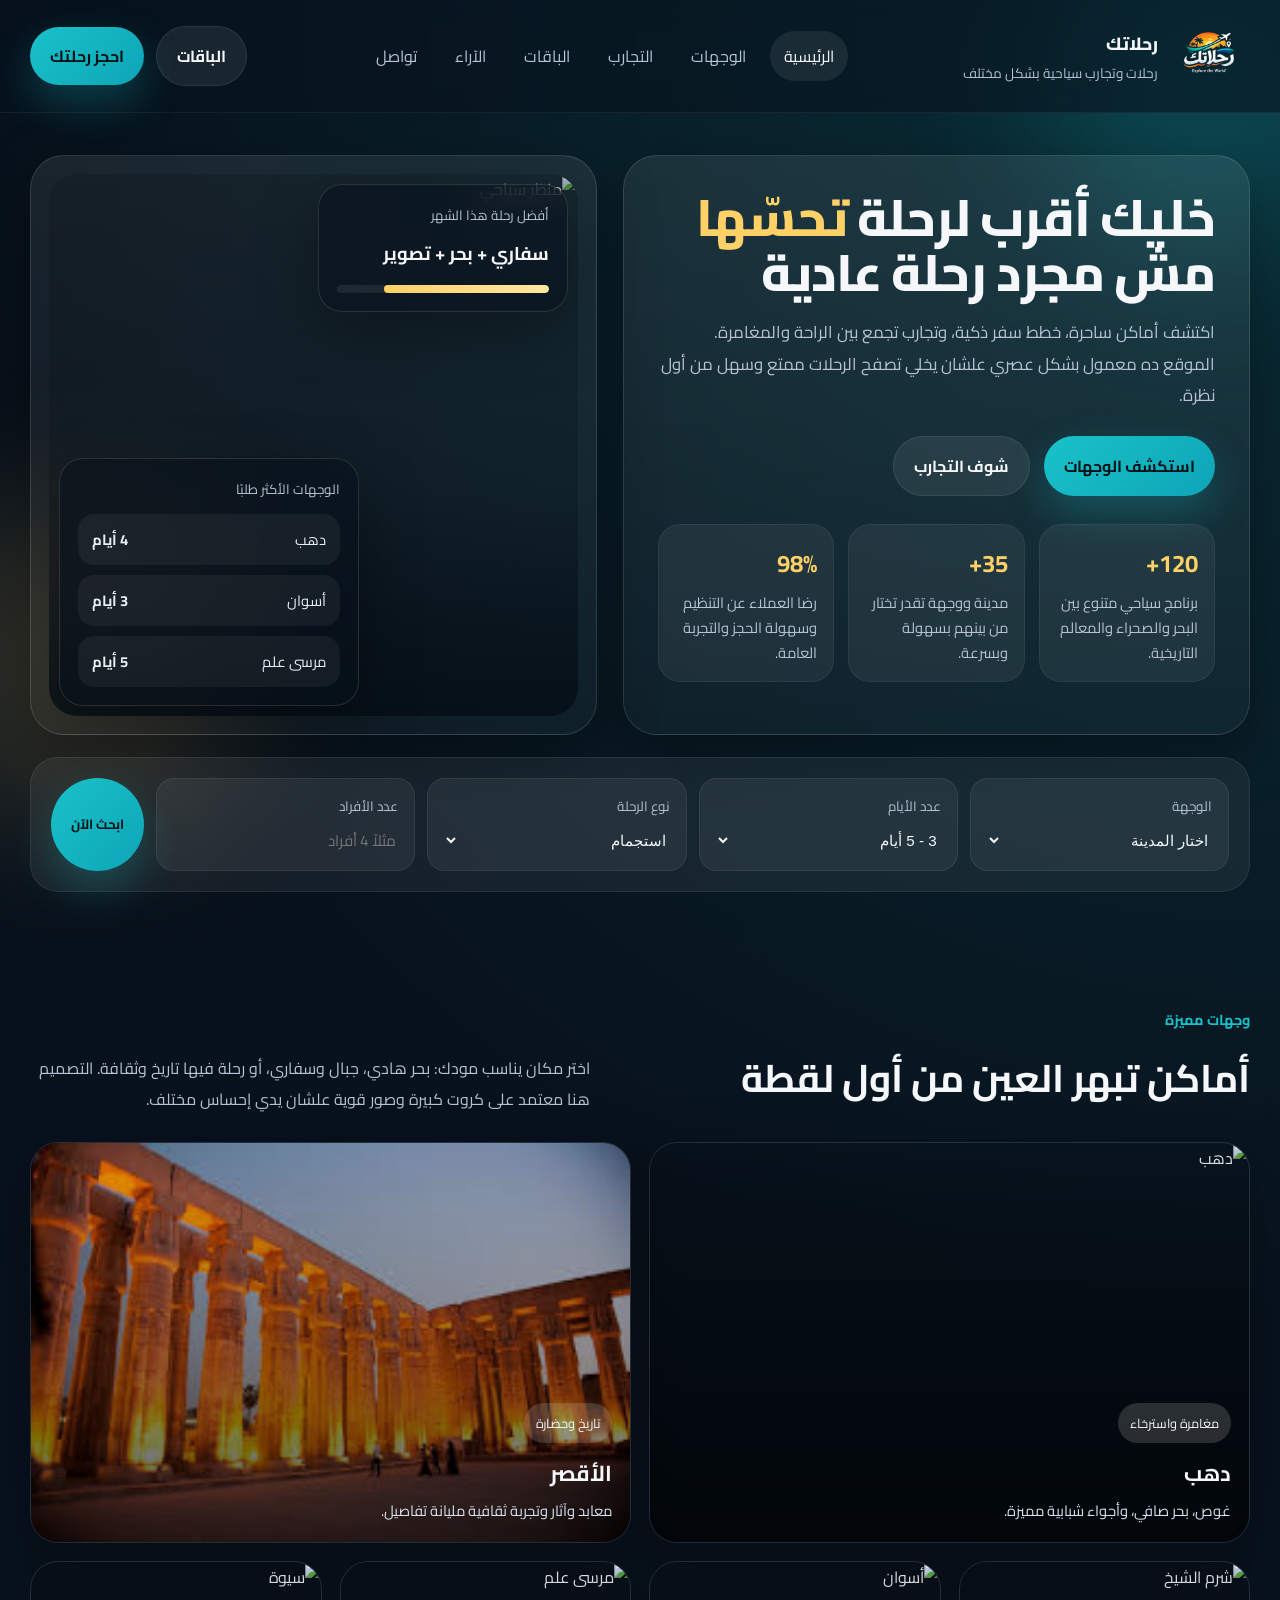
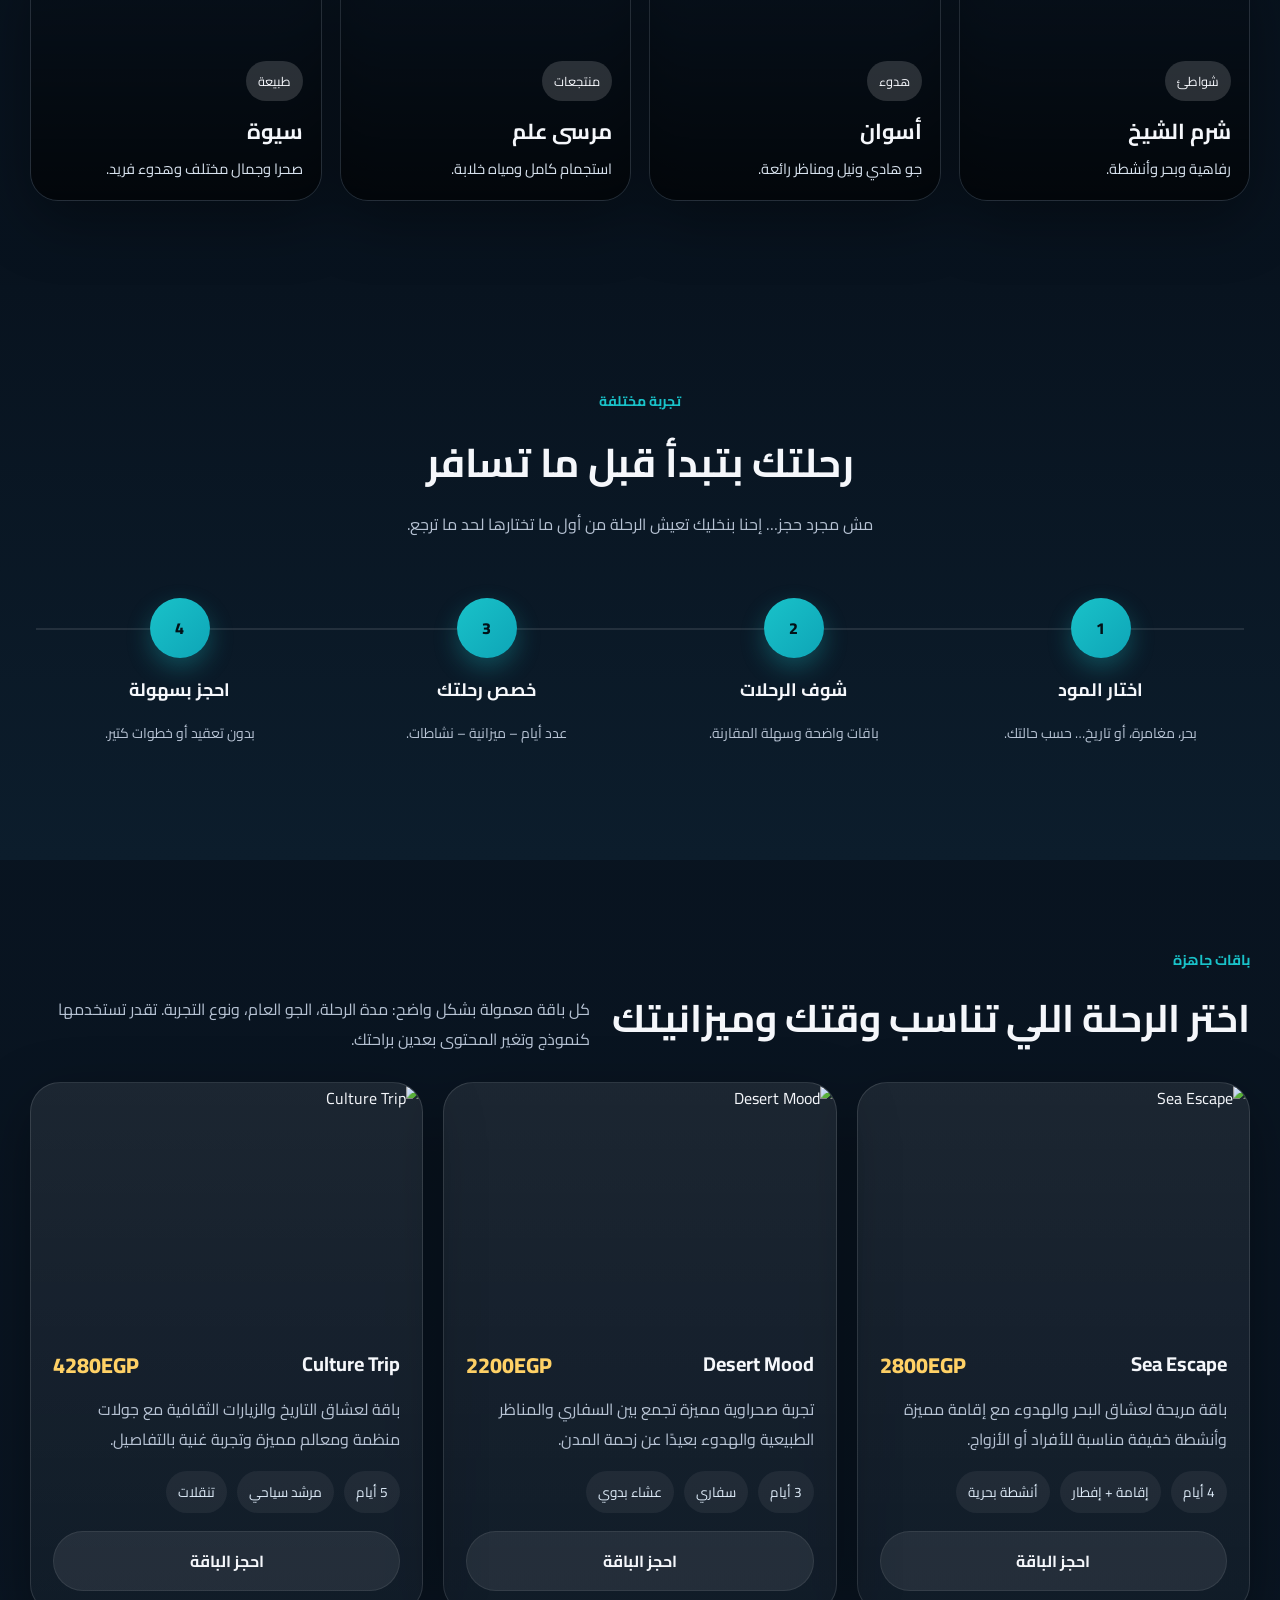
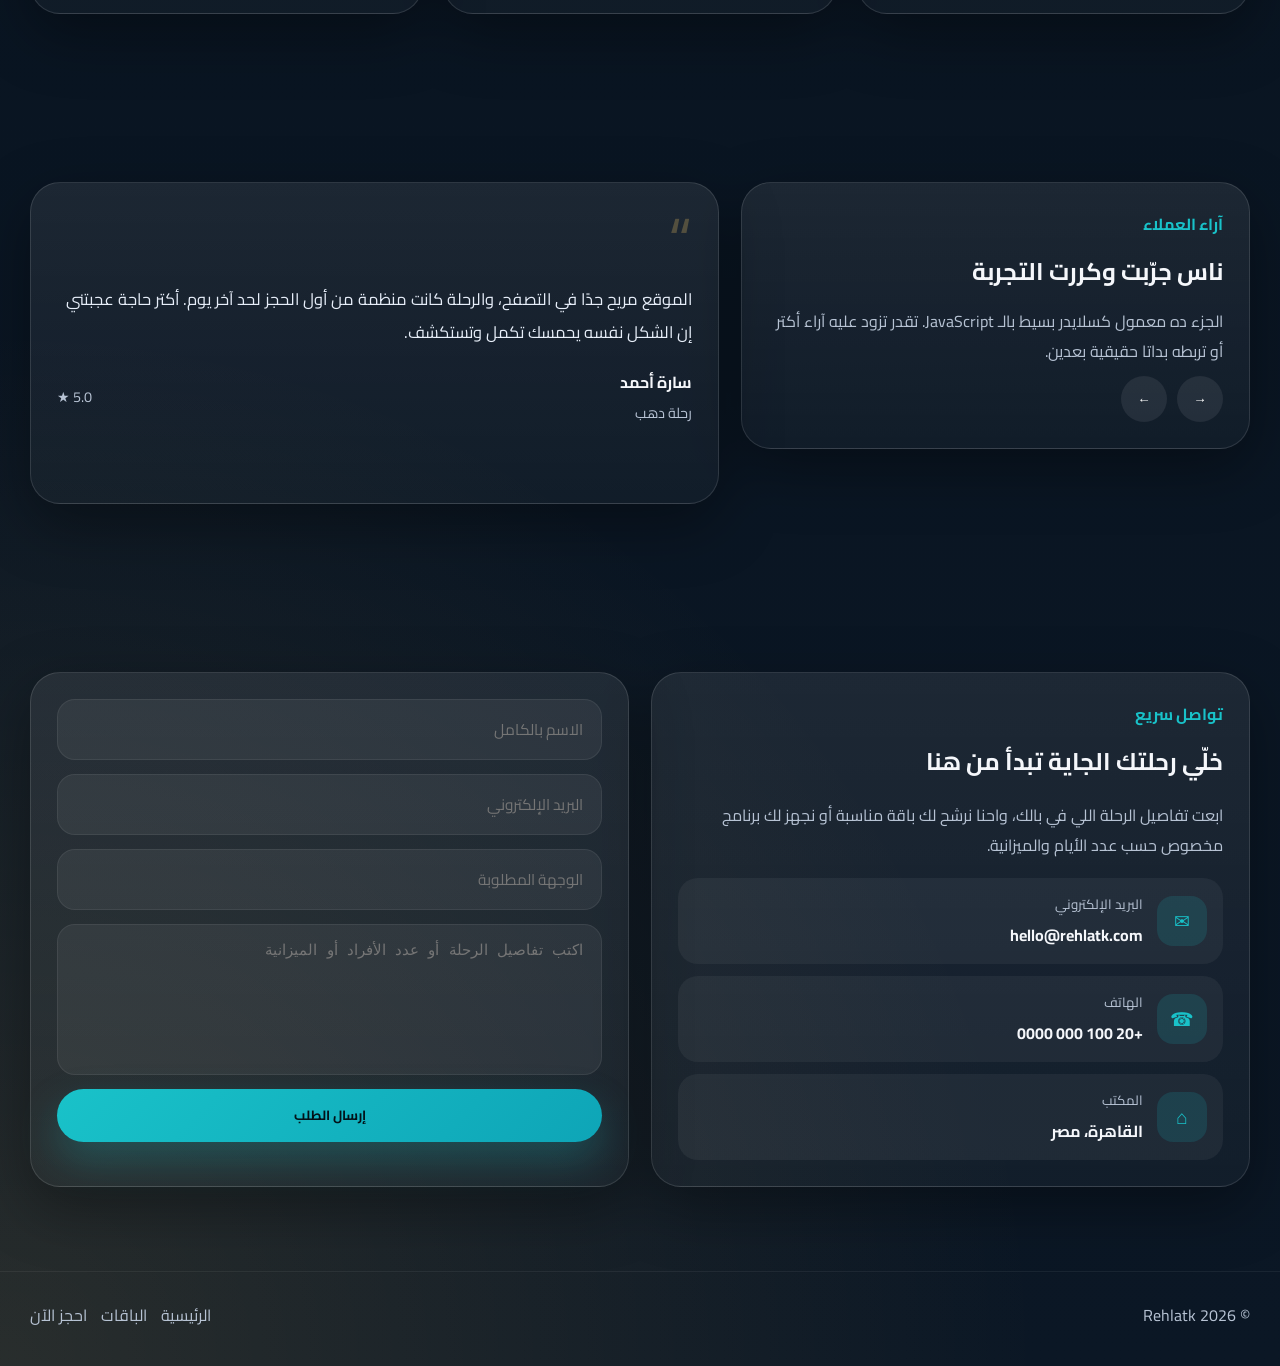
==== index.html @ 8c954566 "first commit" ====
<!doctype html>
<html lang="ar" dir="rtl">
  <head>
    <meta charset="UTF-8" />
    <meta name="viewport" content="width=device-width, initial-scale=1.0" />
    <title>Rehlatk | Discover Egypt</title>
    <link rel="shortcut icon" href="favicon-16x16.png" type="image/x-icon">
    <link rel="shortcut icon" href="favicon-32x32.png" type="image/x-icon">
    <link rel="preconnect" href="https://fonts.googleapis.com" />
    <link rel="preconnect" href="https://fonts.gstatic.com" crossorigin />
    <link
      href="https://fonts.googleapis.com/css2?family=Cairo:wght@400;500;600;700;800&display=swap"
      rel="stylesheet"
    />
   <link rel="stylesheet" href="css/style.css">
  </head>
  <body>
    <div class="blur-orb orb-1"></div>
    <div class="blur-orb orb-2"></div>

    <header class="site-header">
      <div class="container nav">
        <a href="#home" class="brand">
          <div class="brand-badge"><img src="rlogo.png" alt="" /></div>
          <div class="brand-text">
            <h2>رحلاتك</h2>
            <p>رحلات وتجارب سياحية بشكل مختلف</p>
          </div>
        </a>

        <nav class="nav-links" id="navLinks">
          <a href="#home" class="active">الرئيسية</a>
          <a href="#destinations">الوجهات</a>
          <a href="#experience-flow">التجارب</a>
          <a href="#packages">الباقات</a>
          <a href="#reviews">الآراء</a>
          <a href="#contact">تواصل</a>
        </nav>

        <div class="nav-actions">
          <a href="#packages" class="btn btn-secondary">الباقات</a>
          <a href="#contact" class="btn btn-primary">احجز رحلتك</a>
          <button class="menu-btn" id="menuBtn">☰</button>
        </div>
      </div>
    </header>

    <main>
      <section class="hero" id="home">
        <div class="container">
          <div class="hero-grid reveal">
            <div class="hero-copy">
              <!-- <div class="eyebrow">
                وجهات مختارة • خطط سفر مرنة • تجربة مريحة
              </div> -->
              <h1>
                خليك أقرب لرحلة <span>تحسّها</span><br />مش مجرد رحلة عادية
              </h1>
              <p>
                اكتشف أماكن ساحرة، خطط سفر ذكية، وتجارب تجمع بين الراحة
                والمغامرة. الموقع ده معمول بشكل عصري علشان يخلي تصفح الرحلات
                ممتع وسهل من أول نظرة.
              </p>

              <div class="hero-actions">
                <a href="#destinations" class="btn btn-primary"
                  >استكشف الوجهات</a
                >
                <a href="#experience-flow" class="btn btn-secondary">شوف التجارب</a>
              </div>

              <div class="hero-mini-stats">
                <div class="hero-stat">
                  <h3 data-count="120">0</h3>
                  <p>
                    برنامج سياحي متنوع بين البحر والصحراء والمعالم التاريخية.
                  </p>
                </div>
                <div class="hero-stat">
                  <h3 data-count="35">0</h3>
                  <p>مدينة ووجهة تقدر تختار من بينهم بسهولة وبسرعة.</p>
                </div>
                <div class="hero-stat">
                  <h3 data-count="98">0</h3>
                  <p>رضا العملاء عن التنظيم وسهولة الحجز والتجربة العامة.</p>
                </div>
              </div>
            </div>

            <div class="hero-visual">
              <div class="hero-photo">
                <img
                  src="https://images.unsplash.com/photo-1500530855697-b586d89ba3ee?auto=format&fit=crop&w=1200&q=80"
                  alt="منظر سياحي"
                />
              </div>

              <div class="floating-card card-top">
                <small>أفضل رحلة هذا الشهر</small>
                <h3>سفاري + بحر + تصوير</h3>
                <div class="progress-wrap">
                  <div class="progress-bar">
                    <div class="progress-fill"></div>
                  </div>
                </div>
              </div>

              <div class="floating-card card-bottom">
                <small>الوجهات الأكثر طلبًا</small>
                <div class="card-list">
                  <div><span>دهب</span><strong>4 أيام</strong></div>
                  <div><span>أسوان</span><strong>3 أيام</strong></div>
                  <div><span>مرسى علم</span><strong>5 أيام</strong></div>
                </div>
              </div>
            </div>
          </div>

          <div class="quick-search reveal">
            <div class="quick-search-grid">
              <div class="field">
                <label>الوجهة</label>
                <select>
                  <option>اختار المدينة</option>
                  <option>شرم الشيخ</option>
                  <option>دهب</option>
                  <option>الأقصر</option>
                  <option>أسوان</option>
                </select>
              </div>
              <div class="field">
                <label>عدد الأيام</label>
                <select>
                  <option>3 - 5 أيام</option>
                  <option>5 - 7 أيام</option>
                  <option>أسبوع كامل</option>
                </select>
              </div>
              <div class="field">
                <label>نوع الرحلة</label>
                <select>
                  <option>استجمام</option>
                  <option>مغامرة</option>
                  <option>ثقافية</option>
                </select>
              </div>
              <div class="field">
                <label>عدد الأفراد</label>
                <input type="text" placeholder="مثلاً 4 أفراد" />
              </div>
              <button class="btn btn-primary" id="searchBtn">ابحث الآن</button>
            </div>
          </div>
        </div>
      </section>

      <section id="destinations">
        <div class="container">
          <div class="section-head reveal">
            <div class="title-box">
              <span>وجهات مميزة</span>
              <h2>أماكن تبهر العين من أول لقطة</h2>
            </div>
            <p>
              اختر مكان يناسب مودك: بحر هادي، جبال وسفاري، أو رحلة فيها تاريخ
              وثقافة. التصميم هنا معتمد على كروت كبيرة وصور قوية علشان يدي إحساس
              مختلف.
            </p>
          </div>

          <div class="destinations-grid">
            <article class="destination-card large reveal">
              <img
                src="https://images.unsplash.com/photo-1578898887932-dce23a595ad4?auto=format&fit=crop&w=1200&q=80"
                alt="دهب"
              />
              <div class="destination-info">
                <div class="tag">مغامرة واسترخاء</div>
                <h3>دهب</h3>
                <p>غوص، بحر صافي، وأجواء شبابية مميزة.</p>
              </div>
            </article>

            <article class="destination-card large reveal">
              <img src="images (1).jpg" alt="الأقصر" />
              <div class="destination-info">
                <div class="tag">تاريخ وحضارة</div>
                <h3>الأقصر</h3>
                <p>معابد وآثار وتجربة ثقافية مليانة تفاصيل.</p>
              </div>
            </article>

            <article class="destination-card small reveal">
              <img
                src="https://images.unsplash.com/photo-1507525428034-b723cf961d3e?auto=format&fit=crop&w=900&q=80"
                alt="شرم الشيخ"
              />
              <div class="destination-info">
                <div class="tag">شواطئ</div>
                <h3>شرم الشيخ</h3>
                <p>رفاهية وبحر وأنشطة.</p>
              </div>
            </article>

            <article class="destination-card small reveal">
              <img
                src="https://images.unsplash.com/photo-1517760444937-f6397edcbbcd?auto=format&fit=crop&w=900&q=80"
                alt="أسوان"
              />
              <div class="destination-info">
                <div class="tag">هدوء</div>
                <h3>أسوان</h3>
                <p>جو هادي ونيل ومناظر رائعة.</p>
              </div>
            </article>

            <article class="destination-card small reveal">
              <img
                src="https://images.unsplash.com/photo-1476514525535-07fb3b4ae5f1?auto=format&fit=crop&w=900&q=80"
                alt="مرسى علم"
              />
              <div class="destination-info">
                <div class="tag">منتجعات</div>
                <h3>مرسى علم</h3>
                <p>استجمام كامل ومياه خلابة.</p>
              </div>
            </article>

            <article class="destination-card small reveal">
              <img
                src="https://images.unsplash.com/photo-1501785888041-af3ef285b470?auto=format&fit=crop&w=900&q=80"
                alt="سيوة"
              />
              <div class="destination-info">
                <div class="tag">طبيعة</div>
                <h3>سيوة</h3>
                <p>صحرا وجمال مختلف وهدوء فريد.</p>
              </div>
            </article>
          </div>
        </div>
      </section>

      <!-- <section id="experiences">
        <div class="container">
          <div class="features-wrap">
            <div class="feature-panel reveal">
              <div class="title-box">
                <span style="color: var(--primary); font-weight: 700">ليه الموقع ده مختلف؟</span>
                <h2 style="margin: 10px 0 0">تجربة سياحية بشكل أنعم وأوضح</h2>
              </div>

              <div class="feature-list">
                <div class="feature-item">
                  <div class="feature-icon">✦</div>
                  <div>
                    <h3>تصميم بصري جذاب</h3>
                    <p>كروت كبيرة، طبقات شفافة، وصور قوية بتدي إحساس premium بدون زحمة.</p>
                  </div>
                </div>

                <div class="feature-item">
                  <div class="feature-icon">⌘</div>
                  <div>
                    <h3>تنقل سهل</h3>
                    <p>الأقسام واضحة واليوزر يوصّل للمعلومة أو الحجز بسرعة ومن غير لخبطة.</p>
                  </div>
                </div>

                <div class="feature-item">
                  <div class="feature-icon">❋</div>
                  <div>
                    <h3>حركة خفيفة ومحترمة</h3>
                    <p>Animations بسيطة في الظهور والسلايدر علشان الشكل يبقى حي لكن مش مزعج.</p>
                  </div>
                </div>
              </div>
            </div>

            <div class="story-panel reveal">
              <div class="story-badge">خطة السفر الذكية</div>
              <h2 style="margin: 0 0 12px; font-size: clamp(1.9rem, 3vw, 2.8rem)">
                من أول اختيار الوجهة لحد تفاصيل الرحلة
              </h2>
              <p>
                تقدر تعتمد على تجربة منظمة فيها اختيار الوجهة، مقارنة سريعة بين الباقات،
                ومعرفة نوع الأنشطة المتاحة. الفكرة هنا إن الموقع نفسه يحسسك بروح السفر
                قبل ما تبدأ الرحلة.
              </p>

              <div class="story-stats">
                <div class="story-stat">
                  <h4>24/7</h4>
                  <p>دعم للرد على الاستفسارات وتنظيم الحجز.</p>
                </div>
                <div class="story-stat">
                  <h4>+15K</h4>
                  <p>عميل استمتع بتجارب متنوعة خلال المواسم السابقة.</p>
                </div>
                <div class="story-stat">
                  <h4>Custom</h4>
                  <p>إمكانية تخصيص الرحلة حسب الميزانية والمدة.</p>
                </div>
                <div class="story-stat">
                  <h4>Easy</h4>
                  <p>واجهة بسيطة تخلي الاختيار أسرع وأسهل.</p>
                </div>
              </div>
            </div>
          </div>
        </div>
      </section> -->
      <section id="experience-flow" class="experience-flow">
        <div class="container">
          <div class="flow-head">
            <span>تجربة مختلفة</span>
            <h2>رحلتك بتبدأ قبل ما تسافر</h2>
            <p>
              مش مجرد حجز… إحنا بنخليك تعيش الرحلة من أول ما تختارها لحد ما
              ترجع.
            </p>
          </div>

          <div class="flow-timeline">
            <div class="flow-step">
              <div class="circle">1</div>
              <h3>اختار المود</h3>
              <p>بحر، مغامرة، أو تاريخ… حسب حالتك.</p>
            </div>

            <div class="flow-step">
              <div class="circle">2</div>
              <h3>شوف الرحلات</h3>
              <p>باقات واضحة وسهلة المقارنة.</p>
            </div>

            <div class="flow-step">
              <div class="circle">3</div>
              <h3>خصص رحلتك</h3>
              <p>عدد أيام – ميزانية – نشاطات.</p>
            </div>

            <div class="flow-step">
              <div class="circle">4</div>
              <h3>احجز بسهولة</h3>
              <p>بدون تعقيد أو خطوات كتير.</p>
            </div>
          </div>
        </div>
      </section>
      <section id="packages">
        <div class="container">
          <div class="section-head reveal">
            <div class="title-box">
              <span>باقات جاهزة</span>
              <h2>اختر الرحلة اللي تناسب وقتك وميزانيتك</h2>
            </div>
            <p>
              كل باقة معمولة بشكل واضح: مدة الرحلة، الجو العام، ونوع التجربة.
              تقدر تستخدمها كنموذج وتغير المحتوى بعدين براحتك.
            </p>
          </div>

          <div class="packages-grid">
            <article class="package-card reveal">
              <div class="package-image">
                <img
                  src="https://images.unsplash.com/photo-1500534314209-a25ddb2bd429?auto=format&fit=crop&w=1000&q=80"
                  alt="Sea Escape"
                />
              </div>
              <div class="package-content">
                <div class="package-top">
                  <h3>Sea Escape</h3>
                  <div class="price">2800EGP</div>
                </div>
                <p>
                  باقة مريحة لعشاق البحر والهدوء مع إقامة مميزة وأنشطة خفيفة
                  مناسبة للأفراد أو الأزواج.
                </p>
                <div class="package-meta">
                  <span>4 أيام</span>
                  <span>إقامة + إفطار</span>
                  <span>أنشطة بحرية</span>
                </div>
                <a href="#contact" class="btn btn-secondary" style="width: 100%"
                  >احجز الباقة</a
                >
              </div>
            </article>

            <article class="package-card reveal">
              <div class="package-image">
                <img
                  src="https://images.unsplash.com/photo-1482192596544-9eb780fc7f66?auto=format&fit=crop&w=1000&q=80"
                  alt="Desert Mood"
                />
              </div>
              <div class="package-content">
                <div class="package-top">
                  <h3>Desert Mood</h3>
                  <div class="price">2200EGP</div>
                </div>
                <p>
                  تجربة صحراوية مميزة تجمع بين السفاري والمناظر الطبيعية والهدوء
                  بعيدًا عن زحمة المدن.
                </p>
                <div class="package-meta">
                  <span>3 أيام</span>
                  <span>سفاري</span>
                  <span>عشاء بدوي</span>
                </div>
                <a href="#contact" class="btn btn-secondary" style="width: 100%"
                  >احجز الباقة</a
                >
              </div>
            </article>

            <article class="package-card reveal">
              <div class="package-image">
                <img
                  src="https://images.unsplash.com/photo-1467269204594-9661b134dd2b?auto=format&fit=crop&w=1000&q=80"
                  alt="Culture Trip"
                />
              </div>
              <div class="package-content">
                <div class="package-top">
                  <h3>Culture Trip</h3>
                  <div class="price">4280EGP</div>
                </div>
                <p>
                  باقة لعشاق التاريخ والزيارات الثقافية مع جولات منظمة ومعالم
                  مميزة وتجربة غنية بالتفاصيل.
                </p>
                <div class="package-meta">
                  <span>5 أيام</span>
                  <span>مرشد سياحي</span>
                  <span>تنقلات</span>
                </div>
                <a href="#contact" class="btn btn-secondary" style="width: 100%"
                  >احجز الباقة</a
                >
              </div>
            </article>
          </div>
        </div>
      </section>

      <section id="reviews">
        <div class="container">
          <div class="testimonials-wrap">
            <div class="testimonial-highlight reveal">
              <div class="title-box">
                <span style="color: var(--primary); font-weight: 700"
                  >آراء العملاء</span
                >
                <h2 style="margin: 10px 0 12px">ناس جرّبت وكررت التجربة</h2>
              </div>
              <p>
                الجزء ده معمول كسلايدر بسيط بالـ JavaScript. تقدر تزود عليه آراء
                أكتر أو تربطه بداتا حقيقية بعدين.
              </p>
              <div class="slider-controls">
                <button class="slider-btn" id="prevSlide">→</button>
                <button class="slider-btn" id="nextSlide">←</button>
              </div>
            </div>

            <div class="testimonial-slider reveal">
              <div class="slider-inner">
                <div class="slide active">
                  <div class="quote-mark">“</div>
                  <p>
                    الموقع مريح جدًا في التصفح، والرحلة كانت منظمة من أول الحجز
                    لحد آخر يوم. أكتر حاجة عجبتني إن الشكل نفسه يحمسك تكمل
                    وتستكشف.
                  </p>
                  <div class="author">
                    <div>
                      <strong>سارة أحمد</strong>
                      <span>رحلة دهب</span>
                    </div>
                    <span>5.0 ★</span>
                  </div>
                </div>

                <div class="slide">
                  <div class="quote-mark">“</div>
                  <p>
                    حبيت تقسيمة الباقات والوضوح في كل التفاصيل. التصميم مختلف
                    فعلًا ومش شبه مواقع السياحة التقليدية اللي كلها زحمة.
                  </p>
                  <div class="author">
                    <div>
                      <strong>كريم وائل</strong>
                      <span>رحلة سيوة</span>
                    </div>
                    <span>4.9 ★</span>
                  </div>
                </div>

                <div class="slide">
                  <div class="quote-mark">“</div>
                  <p>
                    السلاسة في التنقل بين الوجهات خلت اختيار الرحلة أسهل بكتير،
                    وكمان الألوان مريحة وتعطي إحساس بالسفر والمغامرة.
                  </p>
                  <div class="author">
                    <div>
                      <strong>محمد طارق</strong>
                      <span>رحلة الأقصر وأسوان</span>
                    </div>
                    <span>5.0 ★</span>
                  </div>
                </div>
              </div>
            </div>
          </div>
        </div>
      </section>

      <section id="contact">
        <div class="container">
          <div class="contact-box">
            <div class="contact-panel reveal">
              <div class="title-box">
                <span style="color: var(--primary); font-weight: 700"
                  >تواصل سريع</span
                >
                <h2 style="margin: 10px 0 12px">
                  خلّي رحلتك الجاية تبدأ من هنا
                </h2>
              </div>
              <p>
                ابعت تفاصيل الرحلة اللي في بالك، واحنا نرشح لك باقة مناسبة أو
                نجهز لك برنامج مخصوص حسب عدد الأيام والميزانية.
              </p>

              <div class="contact-items">
                <div class="contact-item">
                  <div class="icon">✉</div>
                  <div>
                    <small>البريد الإلكتروني</small>
                    <strong>hello@rehlatk.com</strong>
                  </div>
                </div>
                <div class="contact-item">
                  <div class="icon">☎</div>
                  <div>
                    <small>الهاتف</small>
                    <strong>+20 100 000 0000</strong>
                  </div>
                </div>
                <div class="contact-item">
                  <div class="icon">⌂</div>
                  <div>
                    <small>المكتب</small>
                    <strong>القاهرة، مصر</strong>
                  </div>
                </div>
              </div>
            </div>

            <div class="contact-form reveal">
              <form id="bookingForm">
                <div class="input-wrap">
                  <input type="text" placeholder="الاسم بالكامل" required />
                </div>
                <div class="input-wrap">
                  <input
                    type="email"
                    placeholder="البريد الإلكتروني"
                    required
                  />
                </div>
                <div class="input-wrap">
                  <input type="text" placeholder="الوجهة المطلوبة" required />
                </div>
                <div class="input-wrap">
                  <textarea
                    rows="6"
                    placeholder="اكتب تفاصيل الرحلة أو عدد الأفراد أو الميزانية"
                  ></textarea>
                </div>
                <button type="submit" class="btn btn-primary">
                  إرسال الطلب
                </button>
              </form>
            </div>
          </div>
        </div>
      </section>
    </main>

    <footer class="site-footer">
      <div class="container footer-row">
        <p>© 2026 Rehlatk</p>
        <div style="display: flex; gap: 14px; flex-wrap: wrap">
          <a href="#home">الرئيسية</a>
          <a href="#packages">الباقات</a>
          <a href="#contact">احجز الآن</a>
        </div>
      </div>
    </footer>

   <script src="js/main.js"></script>
  </body>
</html>
---- css/style.css ----
:root{--bg:#08131f;--bg-soft:#0f1f31;--card:rgba(255, 255, 255, 0.08);--card-strong:rgba(255, 255, 255, 0.12);--line:rgba(255, 255, 255, 0.12);--text:#f5f7fb;--muted:#b7c3d4;--primary:#19c2c9;--primary-dark:#0ea5b7;--accent:#ffd166;--shadow:0 20px 60px rgba(0, 0, 0, 0.35);--radius-xl:28px;--radius-lg:22px;--radius-md:18px;--container:1220px}*{box-sizing:border-box}html{scroll-behavior:smooth}body{margin:0;font-family:"Cairo",sans-serif;background:radial-gradient(circle at top right,rgb(25 194 201 / .18),transparent 28%),radial-gradient(circle at bottom left,rgb(255 209 102 / .12),transparent 22%),linear-gradient(180deg,#07101a 0%,#08131f 45%,#0b1725 100%);color:var(--text);overflow-x:hidden}img{max-width:100%;display:block}a{text-decoration:none;color:inherit}button,input{font-family:inherit}.container{width:min(var(--container), calc(100% - 32px));margin-inline:auto}.blur-orb{position:fixed;width:320px;height:320px;border-radius:50%;filter:blur(80px);opacity:.18;pointer-events:none;z-index:0}.orb-1{top:-60px;right:-80px;background:#19c2c9}.orb-2{bottom:80px;left:-80px;background:#ffd166}.site-header{position:sticky;top:0;z-index:50;backdrop-filter:blur(14px);-webkit-backdrop-filter:blur(14px);background:rgb(8 19 31 / .6);border-bottom:1px solid rgb(255 255 255 / .06)}.nav{display:flex;align-items:center;justify-content:space-between;gap:18px;padding:16px 0}.brand{display:flex;align-items:center;gap:12px}.brand-badge img{width:80px;height:100%;object-fit:contain}.brand-text h2{margin:0;font-size:1.1rem;font-weight:800}.experience-flow{padding:100px 20px;background:linear-gradient(180deg,#08131f,#0c1d2c)}.flow-head{text-align:center;margin-bottom:60px}.flow-head span{color:#19c2c9;font-weight:700;font-size:14px}.flow-head h2{font-size:40px;margin:10px 0}.flow-head p{color:#b7c3d4;max-width:600px;margin:auto;line-height:1.8}.flow-timeline{display:flex;justify-content:space-between;gap:20px;position:relative}.flow-timeline::before{content:"";position:absolute;top:30px;left:0;right:0;height:2px;background:rgb(255 255 255 / .1)}.flow-step{position:relative;text-align:center;flex:1}.circle{width:60px;height:60px;margin:auto;border-radius:50%;background:linear-gradient(135deg,#19c2c9,#0ea5b7);display:flex;align-items:center;justify-content:center;font-weight:800;color:#031218;margin-bottom:15px;box-shadow:0 10px 25px rgb(25 194 201 / .3)}.flow-step h3{margin:10px 0;font-size:18px}.flow-step p{color:#b7c3d4;font-size:14px}@media (max-width:900px){.flow-timeline{flex-direction:column;gap:40px}.flow-timeline::before{display:none}}.brand-text p{margin:0;font-size:.85rem;color:var(--muted)}.nav-links{display:flex;align-items:center;gap:10px}.nav-links a{padding:10px 14px;border-radius:999px;color:var(--muted);transition:0.3s ease}.nav-links a:hover,.nav-links a.active{color:var(--text);background:rgb(255 255 255 / .08)}.nav-actions{display:flex;align-items:center;gap:12px}.menu-btn{display:none;width:46px;height:46px;border:0;border-radius:14px;background:rgb(255 255 255 / .08);color:#fff;font-size:1.1rem;cursor:pointer}.btn{border:0;outline:0;cursor:pointer;display:inline-flex;align-items:center;justify-content:center;gap:10px;padding:14px 20px;border-radius:999px;font-weight:700;transition:0.3s ease}.btn-primary{background:linear-gradient(135deg,var(--primary),var(--primary-dark));color:#031218;box-shadow:0 18px 40px rgb(25 194 201 / .25)}.btn-primary:hover{transform:translateY(-2px)}.btn-secondary{color:var(--text);background:rgb(255 255 255 / .08);border:1px solid rgb(255 255 255 / .08)}.btn-secondary:hover{background:rgb(255 255 255 / .12)}.hero{position:relative;padding:42px 0 28px;z-index:1}.hero-grid{display:grid;grid-template-columns:1.05fr 0.95fr;gap:26px;align-items:stretch}.hero-copy,.hero-visual{position:relative;overflow:hidden;border:1px solid var(--line);border-radius:34px;background:linear-gradient(180deg,rgb(255 255 255 / .08),rgb(255 255 255 / .03));box-shadow:var(--shadow)}.hero-copy{padding:34px}.eyebrow{width:fit-content;padding:8px 14px;border-radius:999px;color:#fff4ce;font-size:.88rem;font-weight:700;background:rgb(255 209 102 / .12);border:1px solid rgb(255 209 102 / .2);margin-bottom:20px}.hero-copy h1{margin:0 0 16px;font-size:clamp(2.2rem, 4vw, 4.5rem);line-height:1.08;font-weight:800;letter-spacing:-1px}.hero-copy h1 span{color:var(--accent)}.hero-copy p{margin:0;max-width:650px;color:var(--muted);font-size:1.05rem;line-height:1.9}.hero-actions{margin-top:24px;display:flex;flex-wrap:wrap;gap:14px}.hero-mini-stats{margin-top:28px;display:grid;grid-template-columns:repeat(3,1fr);gap:14px}.hero-stat{padding:16px;border-radius:22px;background:rgb(255 255 255 / .06);border:1px solid rgb(255 255 255 / .06)}.hero-stat h3{margin:0 0 4px;font-size:1.5rem;color:var(--accent)}.hero-stat p{margin:0;font-size:.92rem;line-height:1.7}.hero-visual{min-height:580px;padding:18px}.hero-photo{position:absolute;inset:18px;border-radius:28px;overflow:hidden}.hero-photo img{width:100%;height:100%;object-fit:cover}.hero-photo::after{content:"";position:absolute;inset:0;background:linear-gradient(180deg,rgb(4 13 21 / .08),rgb(4 13 21 / .18)),linear-gradient(0deg,rgb(4 13 21 / .75),rgb(4 13 21 / .12) 42%,rgb(4 13 21 / .15))}.floating-card{position:absolute;z-index:2;backdrop-filter:blur(14px);-webkit-backdrop-filter:blur(14px);border:1px solid rgb(255 255 255 / .12);background:rgb(7 17 27 / .58);border-radius:24px;box-shadow:var(--shadow)}.card-top{top:28px;right:28px;width:250px;padding:18px}.card-top small,.card-bottom small{color:var(--muted);display:block;margin-bottom:8px}.card-top h3,.card-bottom h3{margin:0;font-size:1.15rem}.progress-wrap{margin-top:14px}.progress-bar{height:8px;border-radius:999px;background:rgb(255 255 255 / .08);overflow:hidden}.progress-fill{height:100%;width:78%;border-radius:inherit;background:linear-gradient(90deg,var(--accent),#ffe7a0)}.card-bottom{bottom:28px;left:28px;width:300px;padding:18px}.card-list{margin-top:12px;display:grid;gap:10px}.card-list div{display:flex;align-items:center;justify-content:space-between;padding:12px 14px;background:rgb(255 255 255 / .05);border-radius:16px;color:#e7effa;font-size:.92rem}.quick-search{position:relative;margin-top:22px;padding:20px;background:rgb(255 255 255 / .06);border:1px solid rgb(255 255 255 / .08);border-radius:28px}.quick-search-grid{display:grid;grid-template-columns:repeat(4,1fr) auto;gap:12px}.field{padding:14px 16px;background:rgb(255 255 255 / .06);border:1px solid rgb(255 255 255 / .07);border-radius:18px}.field label{display:block;margin-bottom:6px;font-size:.84rem;color:var(--muted)}.field input,.field select{width:100%;background:#fff0;border:0;outline:none;color:var(--text);font-size:.95rem}.field select option{color:#111}section{position:relative;z-index:1;padding:84px 0}.section-head{display:flex;align-items:end;justify-content:space-between;gap:20px;margin-bottom:28px}.section-head .title-box span{color:var(--primary);font-size:.9rem;font-weight:700}.section-head .title-box h2{margin:8px 0 0;font-size:clamp(1.8rem, 3vw, 3rem)}.section-head p{margin:0;max-width:560px;color:var(--muted);line-height:1.9}.destinations-grid{display:grid;grid-template-columns:repeat(12,1fr);gap:18px}.destination-card{position:relative;min-height:240px;border-radius:28px;overflow:hidden;border:1px solid var(--line);box-shadow:var(--shadow)}.destination-card.large{grid-column:span 6}.destination-card.small{grid-column:span 3}.destination-card img{width:100%;height:100%;object-fit:cover;transition:transform 0.7s ease}.destination-card::after{content:"";position:absolute;inset:0;background:linear-gradient(180deg,rgb(0 0 0 / .08),rgb(0 0 0 / .65))}.destination-card:hover img{transform:scale(1.08)}.destination-info{position:absolute;inset-inline:18px;bottom:18px;z-index:2}.destination-info .tag{display:inline-flex;padding:8px 12px;border-radius:999px;background:rgb(255 255 255 / .15);font-size:.8rem;margin-bottom:10px}.destination-info h3{margin:0 0 4px;font-size:1.35rem}.destination-info p{margin:0;color:#d8e2ee;font-size:.92rem}.features-wrap{display:grid;grid-template-columns:0.95fr 1.05fr;gap:22px}.feature-panel,.story-panel{padding:24px;border-radius:30px;border:1px solid var(--line);background:linear-gradient(180deg,rgb(255 255 255 / .07),rgb(255 255 255 / .03));box-shadow:var(--shadow)}.feature-list{display:grid;gap:14px;margin-top:18px}.feature-item{display:flex;gap:14px;padding:16px;border-radius:22px;background:rgb(255 255 255 / .05)}.feature-icon{min-width:54px;width:54px;height:54px;border-radius:18px;display:grid;place-items:center;background:rgb(25 194 201 / .14);color:var(--primary);font-size:1.3rem}.feature-item h3{margin:0 0 4px;font-size:1.05rem}.feature-item p,.story-panel p{margin:0;color:var(--muted);line-height:1.85}.story-panel{position:relative;overflow:hidden}.story-badge{display:inline-flex;padding:8px 12px;border-radius:999px;background:rgb(255 209 102 / .14);color:#ffe7a0;margin-bottom:14px}.story-stats{margin-top:24px;display:grid;grid-template-columns:repeat(2,1fr);gap:14px}.story-stat{padding:18px;border-radius:22px;background:rgb(255 255 255 / .06)}.story-stat h4{margin:0 0 4px;font-size:1.5rem;color:var(--accent)}.packages-grid{display:grid;grid-template-columns:repeat(3,1fr);gap:20px}.package-card{position:relative;overflow:hidden;border-radius:30px;border:1px solid var(--line);background:linear-gradient(180deg,rgb(255 255 255 / .08),rgb(255 255 255 / .03));box-shadow:var(--shadow)}.package-image{height:240px;overflow:hidden}.package-image img{width:100%;height:100%;object-fit:cover;transition:transform 0.7s ease}.package-card:hover .package-image img{transform:scale(1.08)}.package-content{padding:22px}.package-top{display:flex;align-items:start;justify-content:space-between;gap:16px;margin-bottom:10px}.package-top h3{margin:0;font-size:1.25rem}.price{color:var(--accent);font-size:1.35rem;font-weight:800;white-space:nowrap}.package-content p{color:var(--muted);line-height:1.85;margin:0 0 16px}.package-meta{display:flex;flex-wrap:wrap;gap:10px;margin-bottom:18px}.package-meta span{padding:8px 12px;border-radius:999px;background:rgb(255 255 255 / .06);font-size:.85rem;color:#deebf8}.testimonials-wrap{display:grid;grid-template-columns:0.85fr 1.15fr;gap:22px;align-items:start}.testimonial-highlight,.testimonial-slider{border-radius:30px;border:1px solid var(--line);background:linear-gradient(180deg,rgb(255 255 255 / .08),rgb(255 255 255 / .03));box-shadow:var(--shadow)}.testimonial-highlight{padding:26px}.testimonial-highlight h3{margin:0 0 12px;font-size:1.6rem}.testimonial-highlight p{margin:0;color:var(--muted);line-height:1.9}.slider-inner{position:relative;min-height:320px;padding:26px}.slide{position:absolute;inset:26px;opacity:0;transform:translateY(16px);transition:0.45s ease;pointer-events:none}.slide.active{opacity:1;transform:translateY(0);pointer-events:auto}.quote-mark{font-size:4rem;color:rgb(255 209 102 / .25);line-height:1}.slide p{margin:10px 0 18px;color:#e7eef9;line-height:2;font-size:1.03rem}.author{display:flex;align-items:center;justify-content:space-between;gap:14px;flex-wrap:wrap}.author strong{display:block}.author span{color:var(--muted);font-size:.9rem}.slider-controls{display:flex;gap:10px;margin-top:10px}.slider-btn{width:46px;height:46px;border-radius:50%;border:0;background:rgb(255 255 255 / .08);color:#fff;cursor:pointer}.contact-box{display:grid;grid-template-columns:1fr 1fr;gap:22px}.contact-panel,.contact-form{padding:26px;border-radius:30px;border:1px solid var(--line);background:linear-gradient(180deg,rgb(255 255 255 / .08),rgb(255 255 255 / .03));box-shadow:var(--shadow)}.contact-panel p{color:var(--muted);line-height:1.9}.contact-items{display:grid;gap:12px;margin-top:18px}.contact-item{display:flex;gap:14px;align-items:center;padding:14px 16px;border-radius:20px;background:rgb(255 255 255 / .05)}.contact-item .icon{width:50px;height:50px;border-radius:16px;display:grid;place-items:center;background:rgb(25 194 201 / .14);color:var(--primary);font-size:1.2rem}.contact-item small{display:block;color:var(--muted);margin-bottom:3px}.contact-form form{display:grid;gap:14px}.input-wrap{padding:14px 16px;border-radius:18px;background:rgb(255 255 255 / .06);border:1px solid rgb(255 255 255 / .07)}.input-wrap input,.input-wrap textarea{width:100%;background:#fff0;border:0;outline:none;color:var(--text);resize:none;font-size:.96rem}.site-footer{padding:28px 0 36px;border-top:1px solid rgb(255 255 255 / .06)}.footer-row{display:flex;justify-content:space-between;gap:18px;align-items:center;flex-wrap:wrap}.footer-row p,.footer-row a{margin:0;color:var(--muted)}.reveal{opacity:0;transform:translateY(30px);transition:opacity 0.7s ease,transform 0.7s ease}.reveal.show{opacity:1;transform:translateY(0)}@media (max-width:1100px){.hero-grid,.features-wrap,.testimonials-wrap,.contact-box,.packages-grid{grid-template-columns:1fr}.quick-search-grid{grid-template-columns:repeat(2,1fr)}.destination-card.large,.destination-card.small{grid-column:span 6}}@media (max-width:900px){.nav-links{position:absolute;top:calc(100% + 10px);right:16px;left:16px;flex-direction:column;align-items:stretch;padding:14px;border-radius:22px;border:1px solid rgb(255 255 255 / .08);background:rgb(8 19 31 / .96);box-shadow:var(--shadow);display:none}.nav-links.show{display:flex}.menu-btn{display:inline-grid;place-items:center}.nav-actions .btn-secondary{display:none}.hero-mini-stats{grid-template-columns:1fr}.hero-visual{min-height:500px}.card-top,.card-bottom{width:auto;max-width:calc(100% - 56px)}.section-head{flex-direction:column;align-items:start}}@media (max-width:700px){.hero-copy{padding:24px}.hero-visual{min-height:440px}.quick-search-grid{grid-template-columns:1fr}.destination-card.large,.destination-card.small{grid-column:span 12}.story-stats{grid-template-columns:1fr}.floating-card{position:static;margin-top:14px;max-width:100%}.hero-photo{position:relative;inset:auto;height:300px;margin-bottom:14px}.hero-visual{display:flex;flex-direction:column}}
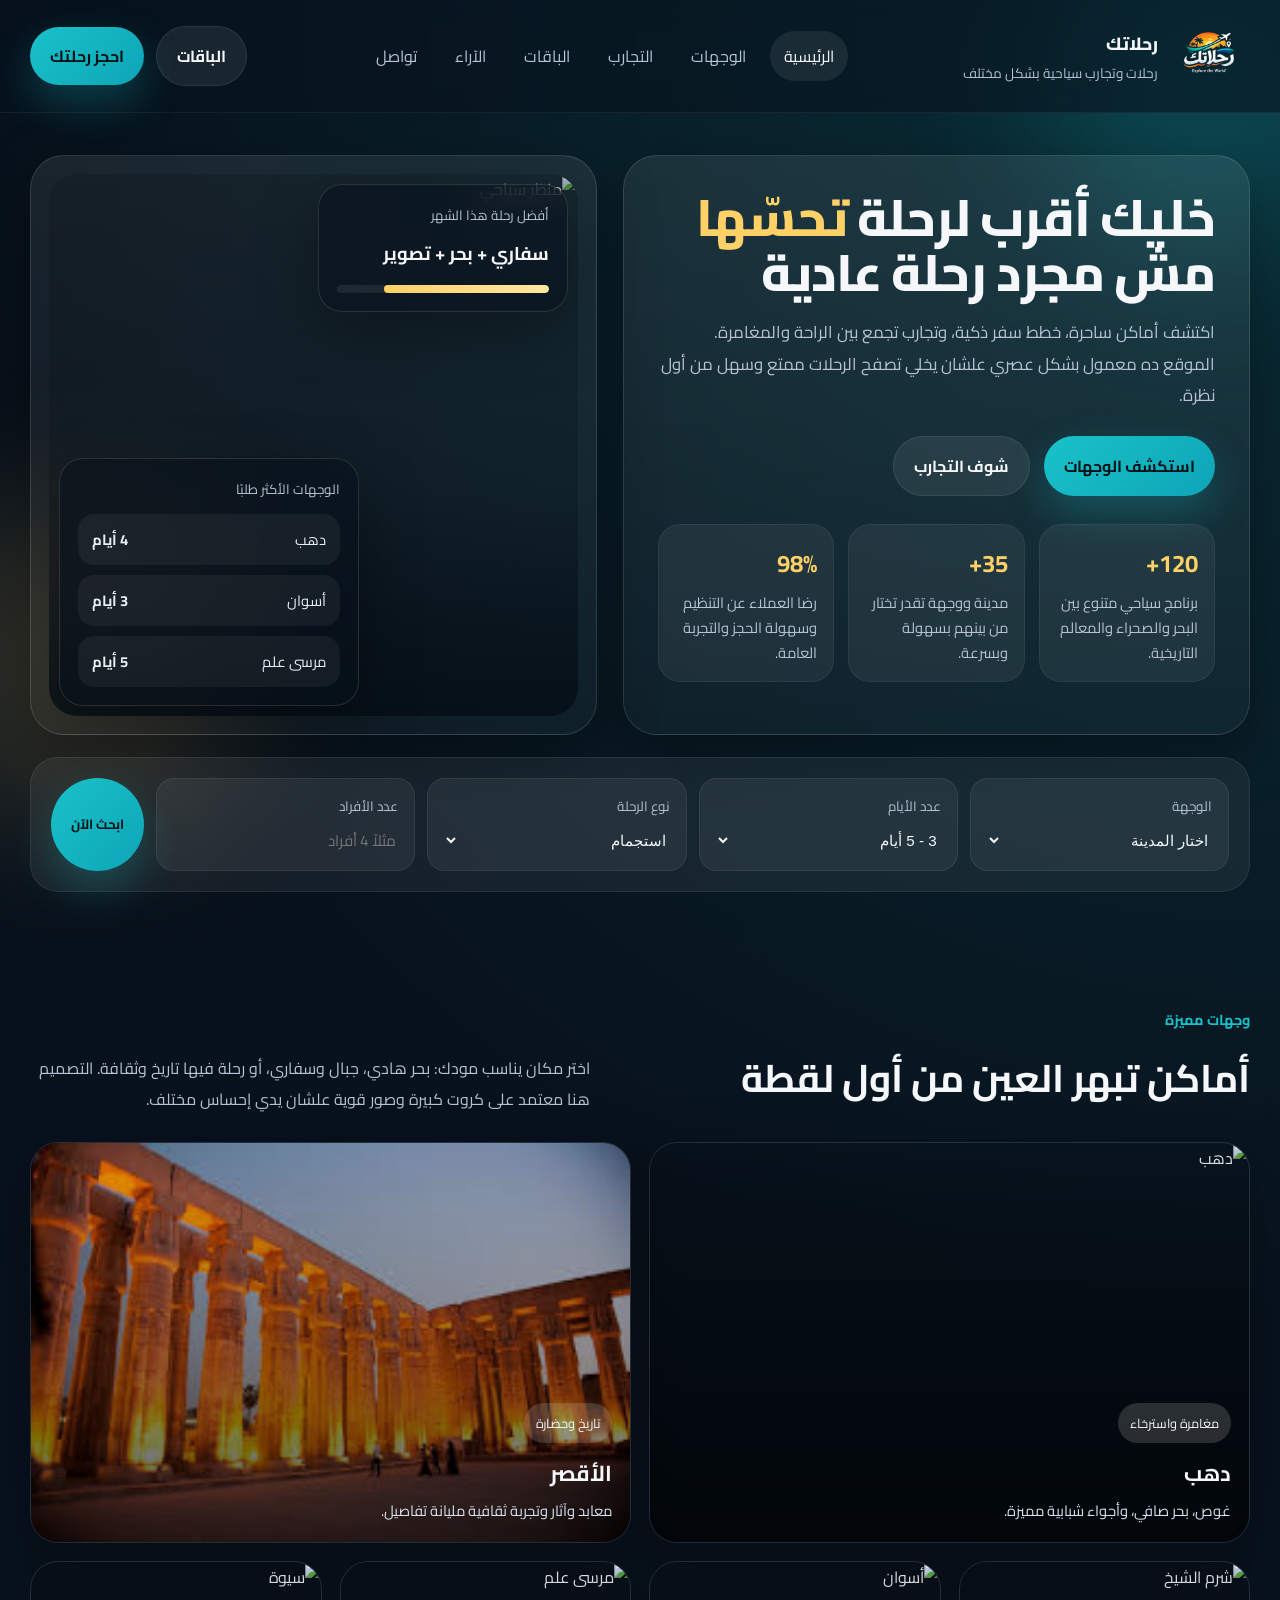
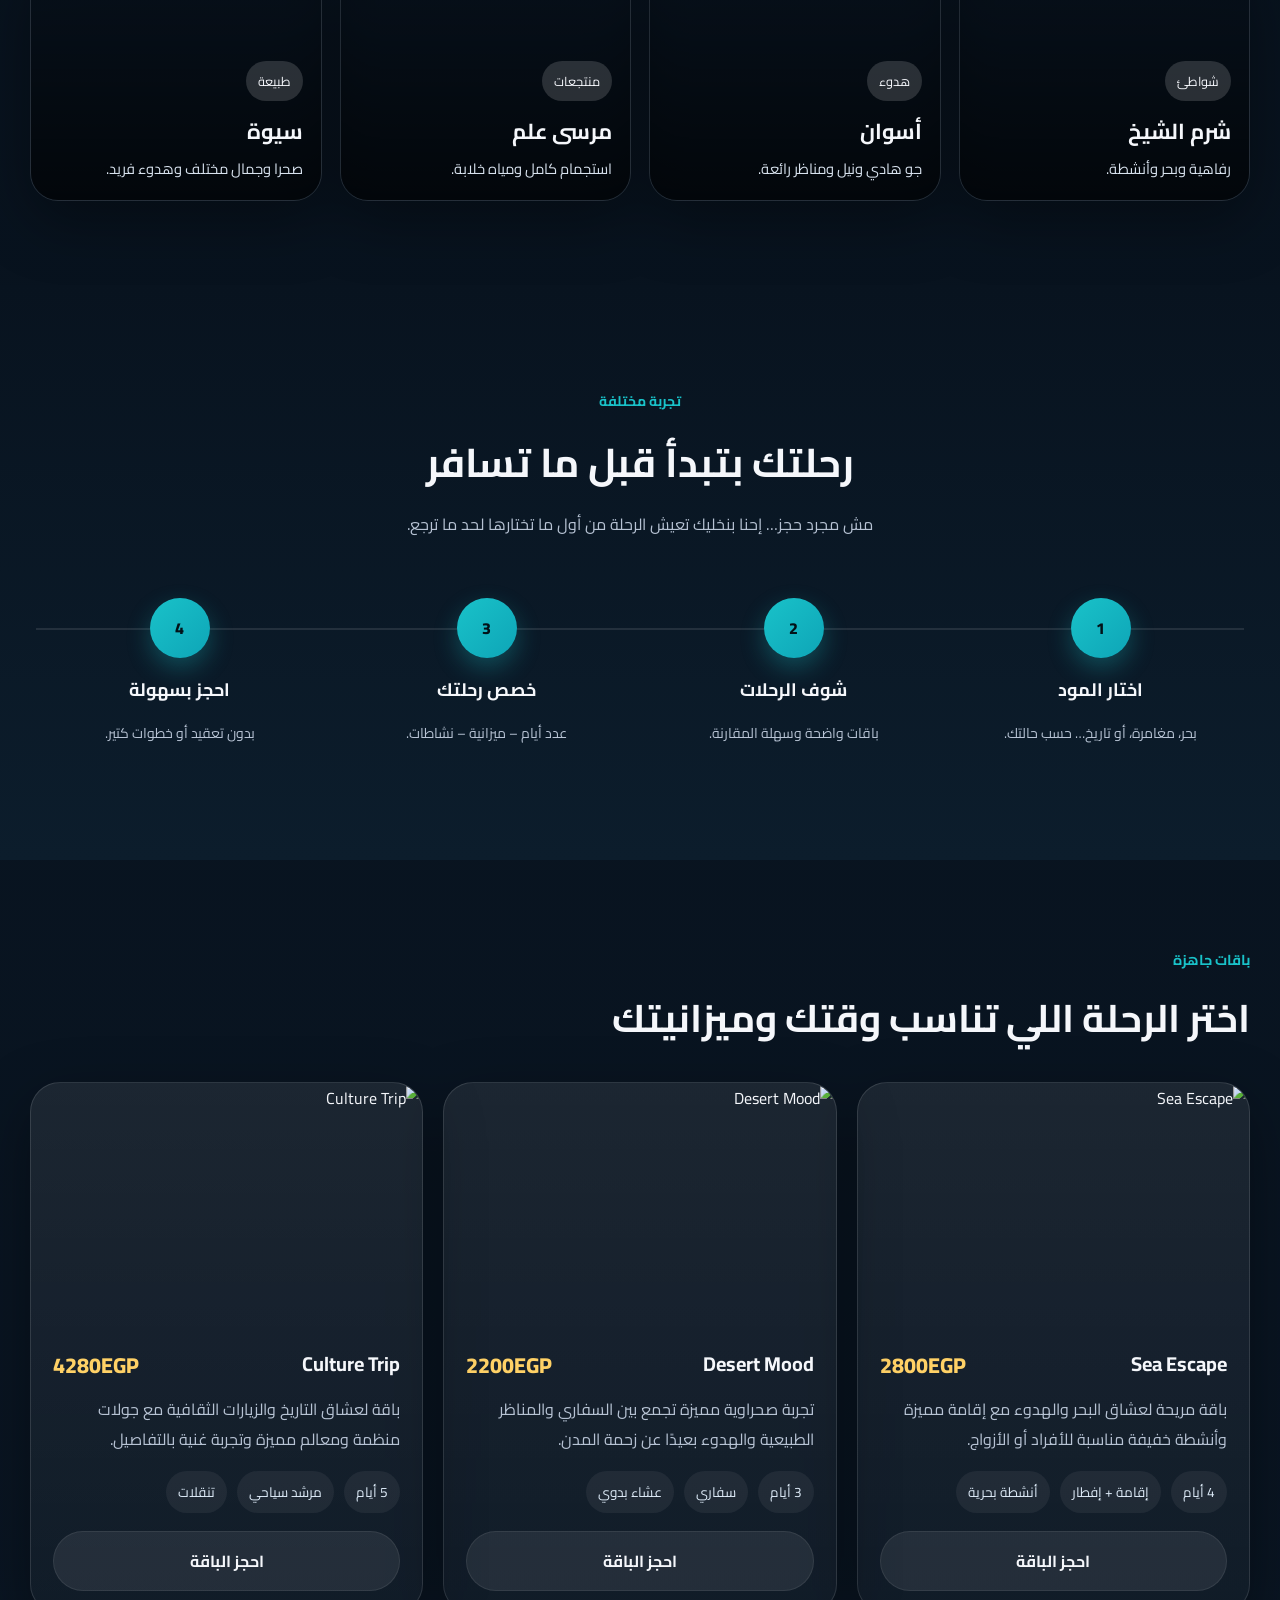
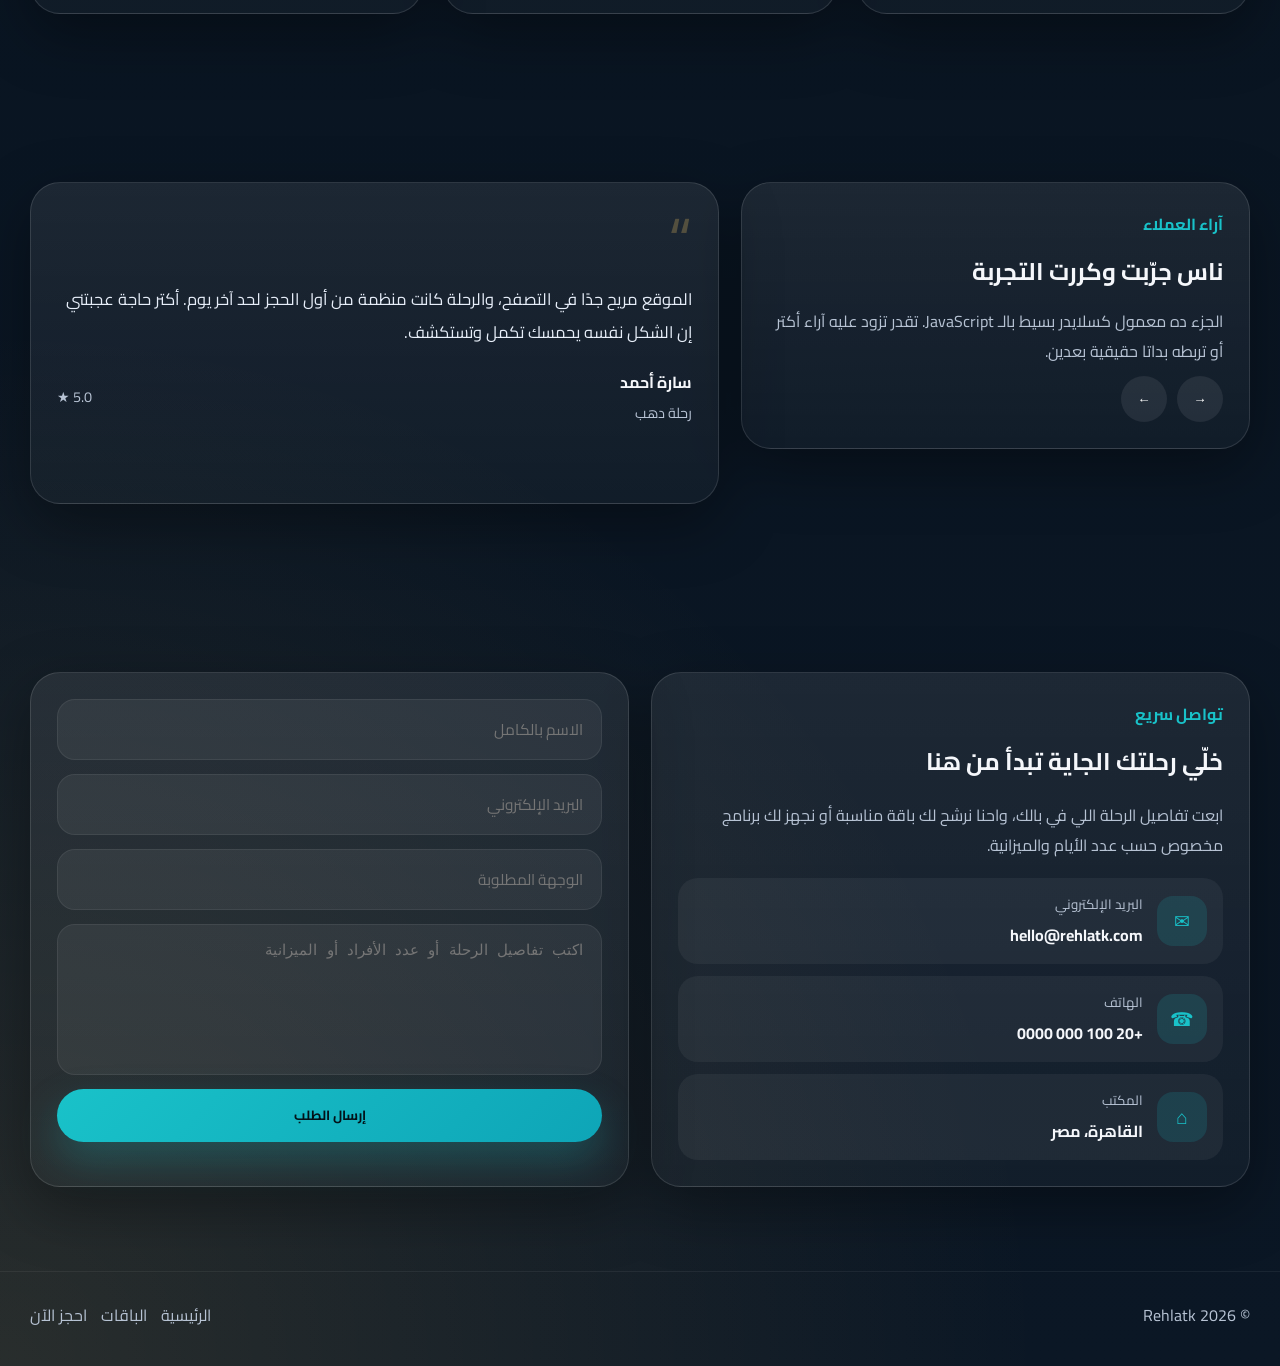
==== commit 96bb42a3: "Update Done" ====
--- a/index.html
+++ b/index.html
@@ -355,10 +355,7 @@
               <span>باقات جاهزة</span>
               <h2>اختر الرحلة اللي تناسب وقتك وميزانيتك</h2>
             </div>
-            <p>
-              كل باقة معمولة بشكل واضح: مدة الرحلة، الجو العام، ونوع التجربة.
-              تقدر تستخدمها كنموذج وتغير المحتوى بعدين براحتك.
-            </p>
+           
           </div>
 
           <div class="packages-grid">
